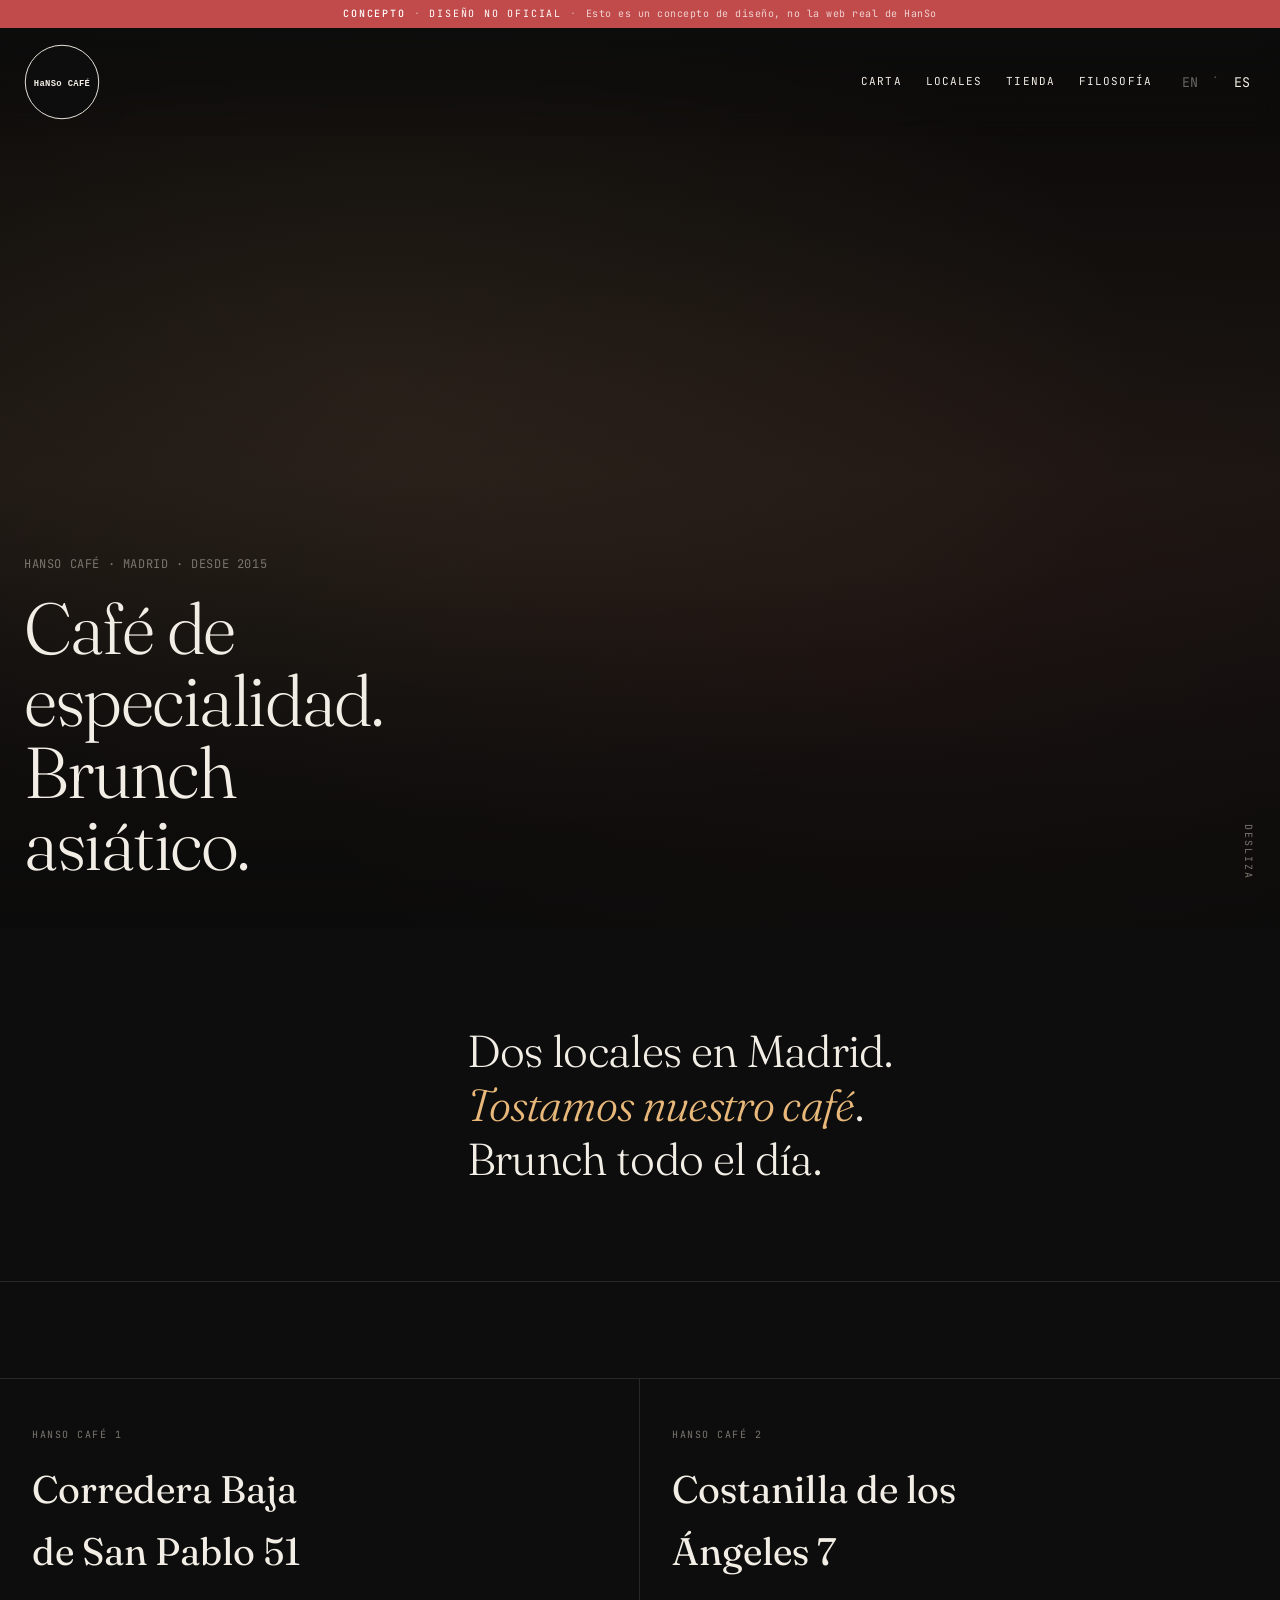
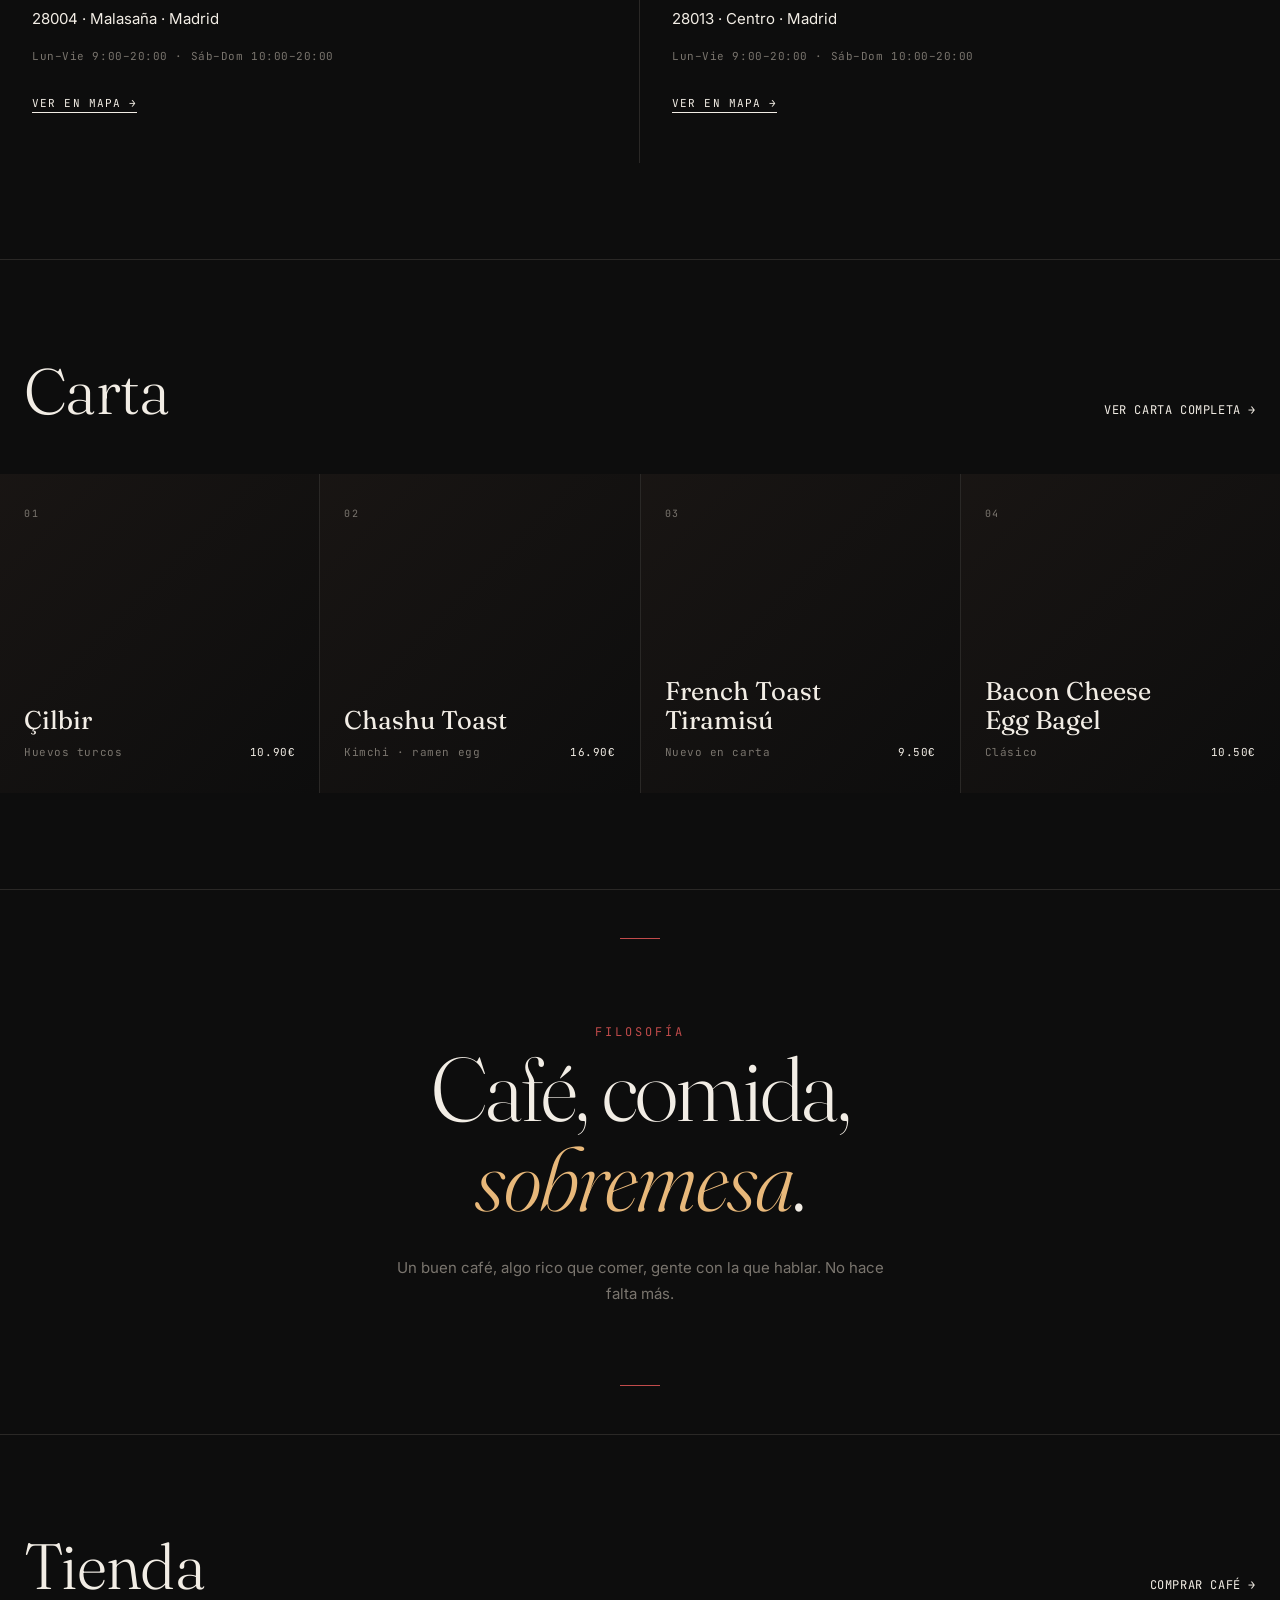
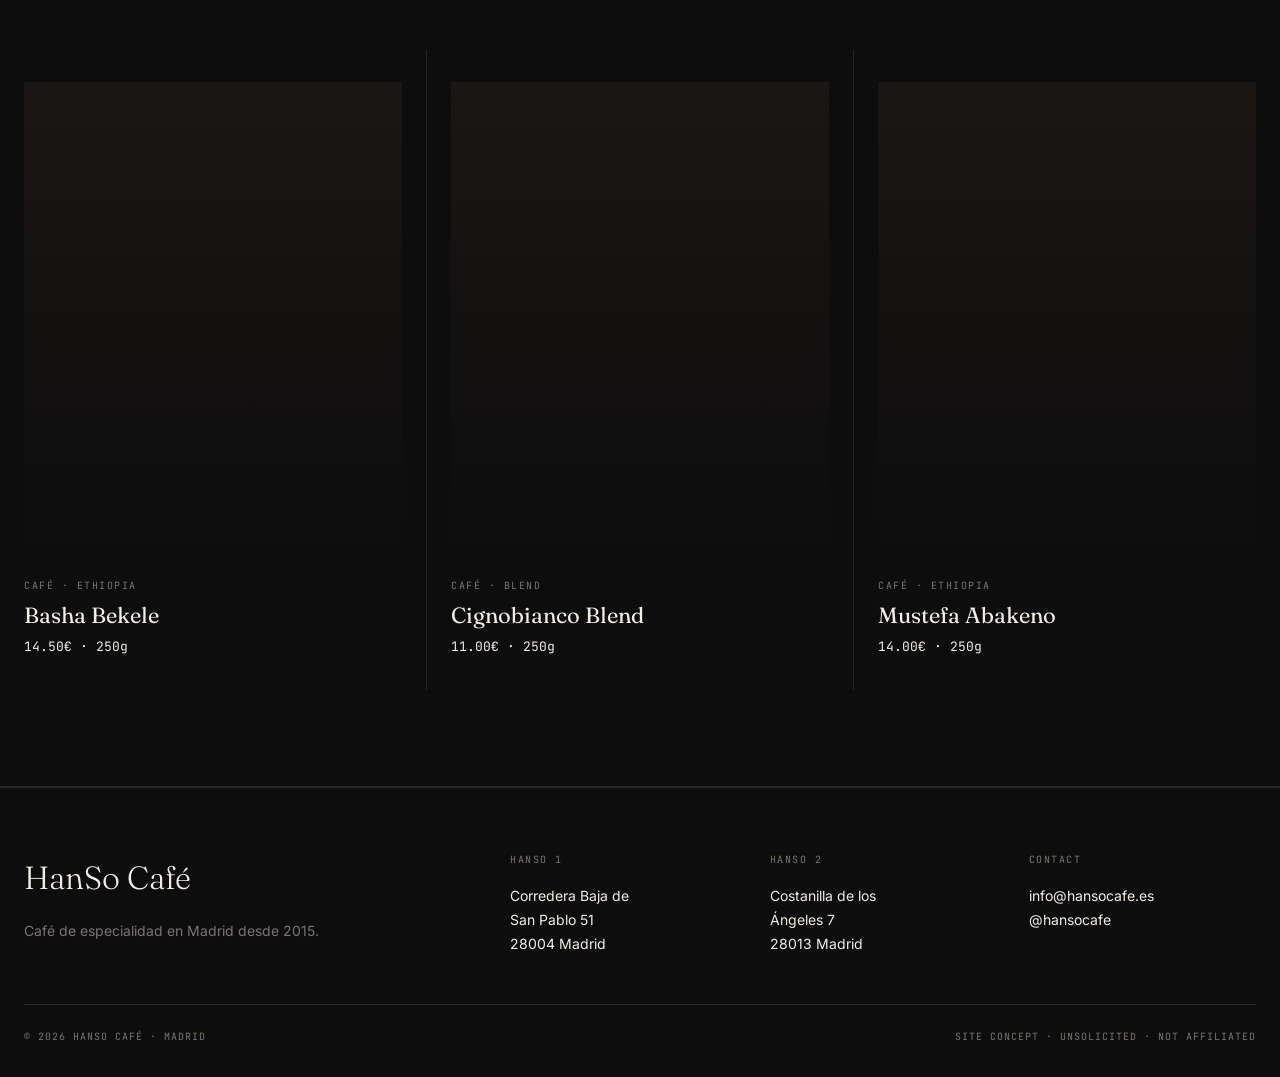
==== index.html @ 284b5037 "HanSo Café — concept mockup site" ====
<!DOCTYPE html>
<html lang="es" class="lang-es">
<head>
<meta charset="UTF-8">
<meta name="viewport" content="width=device-width, initial-scale=1.0">
<title>HanSo Café · Specialty Coffee · Madrid</title>
<meta name="description" content="HanSo Café — Specialty coffee and Asian-inspired brunch in Malasaña, Madrid. Since 2015.">
<link rel="icon" type="image/svg+xml" href="favicon.svg">
<link rel="preconnect" href="https://fonts.googleapis.com">
<link rel="preconnect" href="https://fonts.gstatic.com" crossorigin>
<link href="https://fonts.googleapis.com/css2?family=Fraunces:ital,wght@0,300;0,400;0,500;1,400&family=Inter:wght@300;400;500&family=JetBrains+Mono:wght@400;500&display=swap" rel="stylesheet">
<link rel="stylesheet" href="css/style.css">
</head>
<body>

<div class="concept-banner">
  <strong>Concepto</strong><span class="sep">·</span><span>Diseño no oficial</span><span class="sep">·</span><span class="soft">Esto es un concepto de diseño, no la web real de HanSo</span>
</div>

<nav class="nav">
  <a href="index.html" class="nav-logo">
    <img src="logo.svg" alt="HanSo Café">
  </a>
  <div class="nav-right">
    <ul class="nav-links">
      <li><a href="menu.html" data-es>Carta</a><a href="menu.html" data-en>Menu</a></li>
      <li><a href="locales.html" data-es>Locales</a><a href="locales.html" data-en>Locations</a></li>
      <li><a href="tienda.html" data-es>Tienda</a><a href="tienda.html" data-en>Shop</a></li>
      <li><a href="filosofia.html" data-es>Filosofía</a><a href="filosofia.html" data-en>Philosophy</a></li>
    </ul>
    <div class="lang-toggle">
      <button data-lang="en">EN</button>
      <span class="sep">·</span>
      <button data-lang="es">ES</button>
    </div>
  </div>
</nav>

<!-- HERO -->
<section class="hero">
  <div class="hero-media"><!-- REPLACE with @iamxriz pour-over photo --></div>
  <div class="hero-inner">
    <div class="hero-caption">
      <span class="mono" data-es>HanSo Café · Madrid · desde 2015</span>
      <span class="mono" data-en>HanSo Café · Madrid · since 2015</span>
      <h1 class="title" data-es>Café de especialidad.<br>Brunch asiático.</h1>
      <h1 class="title" data-en>Specialty coffee.<br>Asian-inspired brunch.</h1>
    </div>
    <span class="hero-scroll" data-es>Desliza</span>
    <span class="hero-scroll" data-en>Scroll</span>
  </div>
</section>

<!-- INTRO -->
<section class="intro">
  <div class="intro-grid">
    <div></div>
    <div class="intro-statement" data-es>
      Dos locales en Madrid.<br>
      <em>Tostamos nuestro café</em>.<br>
      Brunch todo el día.
    </div>
    <div class="intro-statement" data-en>
      Two locations in Madrid.<br>
      <em>We roast our own coffee</em>.<br>
      Brunch, all day.
    </div>
  </div>
</section>

<!-- LOCATIONS TEASER -->
<section class="locations-teaser">
  <div class="locations-grid">
    <div class="location-card">
      <div class="label">HanSo Café 1</div>
      <div class="name">Corredera Baja<br>de San Pablo 51</div>
      <div class="address">28004 · Malasaña · Madrid</div>
      <div class="hours" data-es>Lun–Vie 9:00–20:00 · Sáb–Dom 10:00–20:00</div>
      <div class="hours" data-en>Mon–Fri 9:00–20:00 · Sat–Sun 10:00–20:00</div>
      <a href="locales.html" class="link" data-es>Ver en mapa →</a>
      <a href="locales.html" class="link" data-en>Open in map →</a>
    </div>
    <div class="location-card">
      <div class="label">HanSo Café 2</div>
      <div class="name">Costanilla de los<br>Ángeles 7</div>
      <div class="address">28013 · Centro · Madrid</div>
      <div class="hours" data-es>Lun–Vie 9:00–20:00 · Sáb–Dom 10:00–20:00</div>
      <div class="hours" data-en>Mon–Fri 9:00–20:00 · Sat–Sun 10:00–20:00</div>
      <a href="locales.html" class="link" data-es>Ver en mapa →</a>
      <a href="locales.html" class="link" data-en>Open in map →</a>
    </div>
  </div>
</section>

<!-- MENU TEASER -->
<section class="menu-teaser">
  <div class="menu-teaser-head">
    <h2 data-es>Carta</h2>
    <h2 data-en>Menu</h2>
    <a href="menu.html" class="mono" data-es>Ver carta completa →</a>
    <a href="menu.html" class="mono" data-en>Full menu →</a>
  </div>
  <div class="menu-grid">
    <div class="menu-item">
      <div class="menu-item-media"></div>
      <div class="menu-item-content">
        <span class="item-number">01</span>
        <div>
          <div class="item-name">Çilbir</div>
          <div class="item-meta">
            <span data-es>Huevos turcos</span>
            <span data-en>Turkish eggs</span>
            <span class="item-price">10.90€</span>
          </div>
        </div>
      </div>
    </div>
    <div class="menu-item">
      <div class="menu-item-media"></div>
      <div class="menu-item-content">
        <span class="item-number">02</span>
        <div>
          <div class="item-name">Chashu Toast</div>
          <div class="item-meta">
            <span data-es>Kimchi · ramen egg</span>
            <span data-en>Kimchi · ramen egg</span>
            <span class="item-price">16.90€</span>
          </div>
        </div>
      </div>
    </div>
    <div class="menu-item">
      <div class="menu-item-media"></div>
      <div class="menu-item-content">
        <span class="item-number">03</span>
        <div>
          <div class="item-name">French Toast<br>Tiramisú</div>
          <div class="item-meta">
            <span data-es>Nuevo en carta</span>
            <span data-en>New</span>
            <span class="item-price">9.50€</span>
          </div>
        </div>
      </div>
    </div>
    <div class="menu-item">
      <div class="menu-item-media"></div>
      <div class="menu-item-content">
        <span class="item-number">04</span>
        <div>
          <div class="item-name">Bacon Cheese<br>Egg Bagel</div>
          <div class="item-meta">
            <span data-es>Clásico</span>
            <span data-en>Classic</span>
            <span class="item-price">10.50€</span>
          </div>
        </div>
      </div>
    </div>
  </div>
</section>

<!-- MANIFESTO -->
<section class="manifesto">
  <span class="mono" data-es>Filosofía</span>
  <span class="mono" data-en>Philosophy</span>
  <h2 data-es>Café, comida,<br><em>sobremesa</em>.</h2>
  <h2 data-en>Coffee, food,<br><em>good company</em>.</h2>
  <p data-es>Un buen café, algo rico que comer, gente con la que hablar. No hace falta más.</p>
  <p data-en>A good coffee, something good to eat, people to talk to. Nothing else needed.</p>
</section>

<!-- SHOP TEASER -->
<section class="shop-teaser">
  <div class="shop-teaser-head">
    <h2 data-es>Tienda</h2>
    <h2 data-en>Shop</h2>
    <a href="tienda.html" class="mono" data-es>Comprar café →</a>
    <a href="tienda.html" class="mono" data-en>Buy coffee →</a>
  </div>
  <div class="shop-grid">
    <div class="shop-item">
      <div class="shop-item-media"></div>
      <span class="label">Café · Ethiopia</span>
      <div class="name">Basha Bekele</div>
      <div class="price">14.50€ · 250g</div>
    </div>
    <div class="shop-item">
      <div class="shop-item-media"></div>
      <span class="label">Café · Blend</span>
      <div class="name">Cignobianco Blend</div>
      <div class="price">11.00€ · 250g</div>
    </div>
    <div class="shop-item">
      <div class="shop-item-media"></div>
      <span class="label">Café · Ethiopia</span>
      <div class="name">Mustefa Abakeno</div>
      <div class="price">14.00€ · 250g</div>
    </div>
  </div>
</section>

<!-- FOOTER -->
<footer class="footer">
  <div class="footer-grid">
    <div class="footer-block">
      <div class="footer-mark">HanSo Café</div>
      <p class="muted" data-es>Café de especialidad en Madrid desde 2015.</p>
      <p class="muted" data-en>Specialty coffee in Madrid since 2015.</p>
    </div>
    <div class="footer-block">
      <div class="label">HanSo 1</div>
      <p>Corredera Baja de<br>San Pablo 51<br>28004 Madrid</p>
    </div>
    <div class="footer-block">
      <div class="label">HanSo 2</div>
      <p>Costanilla de los<br>Ángeles 7<br>28013 Madrid</p>
    </div>
    <div class="footer-block">
      <div class="label">Contact</div>
      <a href="mailto:info@hansocafe.es">info@hansocafe.es</a>
      <a href="https://instagram.com/hansocafe" target="_blank">@hansocafe</a>
    </div>
  </div>
  <div class="footer-bottom">
    <span>© 2026 HanSo Café · Madrid</span>
    <span>Site concept · Unsolicited · Not affiliated</span>
  </div>
</footer>

<script src="js/lang.js"></script>
</body>
</html>
---- css/style.css ----
/* =========================================================
   HanSo Café — Concept Mockup
   Design: dark editorial, Tokyo-Madrid minimalism
   ========================================================= */

/* ---------- Tokens ---------- */
:root {
  --bg: #0D0D0D;
  --bg-soft: #141211;
  --bg-card: #1A1816;
  --text: #F2EDE5;
  --text-muted: #7A756E;
  --border: #2A2826;
  --accent: #C14B4B;
  --accent-warm: #E8B87A;

  --font-display: 'Fraunces', 'Times New Roman', serif;
  --font-body: 'Inter', -apple-system, BlinkMacSystemFont, sans-serif;
  --font-mono: 'JetBrains Mono', 'Courier New', monospace;

  --space-1: 8px;
  --space-2: 16px;
  --space-3: 24px;
  --space-4: 32px;
  --space-5: 48px;
  --space-6: 64px;
  --space-7: 96px;
  --space-8: 128px;

  --max-w: 1280px;
}

/* ---------- Reset ---------- */
*, *::before, *::after { box-sizing: border-box; margin: 0; padding: 0; }
html { scroll-behavior: smooth; }
body {
  background: var(--bg);
  color: var(--text);
  font-family: var(--font-body);
  font-size: 16px;
  line-height: 1.6;
  -webkit-font-smoothing: antialiased;
  text-rendering: optimizeLegibility;
  opacity: 0;
  transition: opacity 0.15s ease;
}
body.fonts-ready { opacity: 1; }
img { max-width: 100%; display: block; }
a { color: inherit; text-decoration: none; transition: opacity 0.2s; }
a:hover { opacity: 0.7; }
button { font-family: inherit; cursor: pointer; border: none; background: none; color: inherit; }

/* ---------- Typography ---------- */
h1, h2, h3, h4 {
  font-family: var(--font-display);
  font-weight: 400;
  line-height: 1.1;
  letter-spacing: -0.01em;
}
.display-xl { font-size: clamp(48px, 8vw, 120px); font-weight: 300; letter-spacing: -0.03em; }
.display-l  { font-size: clamp(40px, 6vw, 80px); font-weight: 300; letter-spacing: -0.02em; }
.display-m  { font-size: clamp(32px, 4vw, 56px); font-weight: 400; }
.display-s  { font-size: clamp(24px, 2.5vw, 36px); font-weight: 400; }

.mono { font-family: var(--font-mono); font-size: 12px; letter-spacing: 0.05em; text-transform: uppercase; }
.muted { color: var(--text-muted); }

/* ---------- Layout ---------- */
.container { max-width: var(--max-w); margin: 0 auto; padding: 0 var(--space-3); }
.section { padding: var(--space-7) 0; }
.section-lg { padding: var(--space-8) 0; }

/* ---------- Concept banner ---------- */
.concept-banner {
  position: fixed;
  top: 0; left: 0; right: 0;
  z-index: 101;
  height: 28px;
  background: var(--accent);
  color: #fff;
  padding: 0 var(--space-3);
  font-family: var(--font-mono);
  font-size: 10px;
  letter-spacing: 0.18em;
  text-transform: uppercase;
  text-align: center;
  line-height: 28px;
  white-space: nowrap;
  overflow: hidden;
  text-overflow: ellipsis;
}
.concept-banner strong { font-weight: 500; }
.concept-banner .sep { opacity: 0.5; margin: 0 8px; }
.concept-banner .soft { opacity: 0.75; text-transform: none; letter-spacing: 0.05em; }
body { padding-top: 28px; }

/* ---------- Navigation ---------- */
.nav {
  position: fixed;
  top: 28px; left: 0; right: 0;
  z-index: 100;
  padding: var(--space-2) var(--space-3);
  display: flex;
  justify-content: space-between;
  align-items: center;
  background: linear-gradient(to bottom, rgba(13,13,13,0.85), transparent);
  backdrop-filter: blur(8px);
  -webkit-backdrop-filter: blur(8px);
}
.nav-logo {
  display: inline-flex;
  align-items: center;
}
.nav-logo img {
  height: 76px;
  width: 76px;
  display: block;
}
.nav-right {
  display: flex;
  align-items: center;
  gap: var(--space-3);
}
.nav-links {
  display: flex;
  gap: var(--space-3);
  list-style: none;
  font-family: var(--font-mono);
  font-size: 11px;
  letter-spacing: 0.1em;
  text-transform: uppercase;
}
.lang-toggle {
  font-family: var(--font-mono);
  font-size: 11px;
  letter-spacing: 0.1em;
  text-transform: uppercase;
  display: flex;
  gap: var(--space-1);
}
.lang-toggle button {
  opacity: 0.4;
  padding: 4px 6px;
  transition: opacity 0.2s;
}
.lang-toggle button.active { opacity: 1; }
.lang-toggle button:hover { opacity: 0.8; }
.lang-toggle .sep { opacity: 0.3; }

@media (max-width: 768px) {
  .nav-links { display: none; }
}

/* ---------- Hero ---------- */
.hero {
  position: relative;
  height: 100vh;
  min-height: 600px;
  width: 100%;
  overflow: hidden;
  display: flex;
  align-items: flex-end;
}
.hero-media {
  position: absolute;
  inset: 0;
  /* PLACEHOLDER — replace with @iamxriz pour-over photo */
  background:
    radial-gradient(ellipse at 30% 40%, rgba(232,184,122,0.08), transparent 60%),
    radial-gradient(ellipse at 70% 70%, rgba(193,75,75,0.06), transparent 50%),
    linear-gradient(180deg, #0a0908 0%, #1a1512 50%, #0a0908 100%);
}
.hero-media::after {
  content: '';
  position: absolute; inset: 0;
  background: linear-gradient(180deg, transparent 60%, rgba(13,13,13,0.6) 100%);
}
.hero-inner {
  position: relative;
  z-index: 2;
  width: 100%;
  padding: 0 var(--space-3) var(--space-5);
  display: flex;
  justify-content: space-between;
  align-items: flex-end;
  gap: var(--space-4);
}
.hero-caption { max-width: 400px; }
.hero-caption .mono { color: var(--text-muted); }
.hero-caption .title {
  font-family: var(--font-display);
  font-size: clamp(40px, 6vw, 72px);
  font-weight: 300;
  line-height: 1;
  margin-top: var(--space-2);
  letter-spacing: -0.02em;
}
.hero-scroll {
  font-family: var(--font-mono);
  font-size: 10px;
  letter-spacing: 0.2em;
  text-transform: uppercase;
  color: var(--text-muted);
  writing-mode: vertical-rl;
}

/* ---------- Intro strip ---------- */
.intro {
  padding: var(--space-7) var(--space-3);
  border-bottom: 1px solid var(--border);
}
.intro-grid {
  max-width: var(--max-w);
  margin: 0 auto;
  display: grid;
  grid-template-columns: 1fr 2fr;
  gap: var(--space-5);
  align-items: start;
}
.intro .mono { display: block; margin-bottom: var(--space-2); color: var(--text-muted); }
.intro-statement {
  font-family: var(--font-display);
  font-weight: 300;
  font-size: clamp(28px, 3.5vw, 48px);
  line-height: 1.2;
  letter-spacing: -0.015em;
}
.intro-statement em {
  font-style: italic;
  color: var(--accent-warm);
}
@media (max-width: 768px) {
  .intro-grid { grid-template-columns: 1fr; gap: var(--space-3); }
}

/* ---------- Locations teaser ---------- */
.locations-teaser { padding: var(--space-7) 0; border-bottom: 1px solid var(--border); }
.locations-grid {
  display: grid;
  grid-template-columns: 1fr 1fr;
  gap: 0;
  border-top: 1px solid var(--border);
}
.location-card {
  padding: var(--space-5) var(--space-4);
  border-right: 1px solid var(--border);
  position: relative;
}
.location-card:last-child { border-right: none; }
.location-card .label {
  font-family: var(--font-mono);
  font-size: 10px;
  letter-spacing: 0.15em;
  text-transform: uppercase;
  color: var(--text-muted);
  margin-bottom: var(--space-2);
}
.location-card .name {
  font-family: var(--font-display);
  font-size: clamp(28px, 3vw, 40px);
  font-weight: 400;
  margin-bottom: var(--space-3);
}
.location-card .address {
  font-size: 15px;
  line-height: 1.7;
  color: var(--text);
  margin-bottom: var(--space-2);
}
.location-card .hours {
  font-family: var(--font-mono);
  font-size: 11px;
  letter-spacing: 0.05em;
  color: var(--text-muted);
  margin-bottom: var(--space-3);
}
.location-card .link {
  font-family: var(--font-mono);
  font-size: 11px;
  letter-spacing: 0.1em;
  text-transform: uppercase;
  border-bottom: 1px solid var(--text);
  padding-bottom: 2px;
}
@media (max-width: 768px) {
  .locations-grid { grid-template-columns: 1fr; }
  .location-card { border-right: none; border-bottom: 1px solid var(--border); }
  .location-card:last-child { border-bottom: none; }
}

/* ---------- Menu teaser ---------- */
.menu-teaser { padding: var(--space-7) 0; border-bottom: 1px solid var(--border); }
.menu-teaser-head {
  display: flex;
  justify-content: space-between;
  align-items: baseline;
  margin-bottom: var(--space-5);
  padding: 0 var(--space-3);
}
.menu-teaser-head h2 { font-size: clamp(36px, 5vw, 64px); font-weight: 300; }
.menu-grid {
  display: grid;
  grid-template-columns: repeat(4, 1fr);
  gap: 1px;
  background: var(--border);
}
.menu-item {
  background: var(--bg);
  padding: var(--space-4) var(--space-3);
  aspect-ratio: 1;
  display: flex;
  flex-direction: column;
  justify-content: space-between;
  position: relative;
  overflow: hidden;
}
.menu-item-media {
  position: absolute;
  inset: 0;
  background: linear-gradient(135deg, #1a1614 0%, #0d0d0d 100%);
  opacity: 0.9;
}
.menu-item-content { position: relative; z-index: 2; display: flex; flex-direction: column; height: 100%; justify-content: space-between; }
.menu-item .item-number {
  font-family: var(--font-mono);
  font-size: 10px;
  color: var(--text-muted);
  letter-spacing: 0.15em;
}
.menu-item .item-name {
  font-family: var(--font-display);
  font-size: clamp(20px, 2vw, 26px);
  font-weight: 400;
  line-height: 1.15;
  margin-bottom: var(--space-1);
}
.menu-item .item-meta {
  display: flex;
  justify-content: space-between;
  align-items: baseline;
  font-family: var(--font-mono);
  font-size: 11px;
  color: var(--text-muted);
  letter-spacing: 0.05em;
}
.menu-item .item-price { color: var(--text); }
@media (max-width: 900px) { .menu-grid { grid-template-columns: repeat(2, 1fr); } }

/* ---------- NO LAPTOPS manifesto ---------- */
.manifesto {
  padding: var(--space-8) var(--space-3);
  text-align: center;
  border-bottom: 1px solid var(--border);
  position: relative;
  background: var(--bg);
}
.manifesto::before, .manifesto::after {
  content: '';
  position: absolute;
  left: 50%; transform: translateX(-50%);
  width: 40px; height: 1px;
  background: var(--accent);
}
.manifesto::before { top: var(--space-5); }
.manifesto::after { bottom: var(--space-5); }
.manifesto .mono {
  color: var(--accent);
  margin-bottom: var(--space-4);
  letter-spacing: 0.25em;
}
.manifesto h2 {
  font-family: var(--font-display);
  font-weight: 300;
  font-size: clamp(40px, 7vw, 96px);
  line-height: 1;
  letter-spacing: -0.02em;
  max-width: 900px;
  margin: 0 auto var(--space-4);
}
.manifesto h2 em { font-style: italic; color: var(--accent-warm); }
.manifesto p {
  font-size: 15px;
  color: var(--text-muted);
  max-width: 500px;
  margin: 0 auto;
  line-height: 1.7;
}

/* ---------- Shop teaser ---------- */
.shop-teaser { padding: var(--space-7) 0; border-bottom: 1px solid var(--border); }
.shop-teaser-head {
  display: flex;
  justify-content: space-between;
  align-items: baseline;
  margin-bottom: var(--space-5);
  padding: 0 var(--space-3);
}
.shop-teaser-head h2 { font-size: clamp(36px, 5vw, 64px); font-weight: 300; }
.shop-grid {
  display: grid;
  grid-template-columns: repeat(3, 1fr);
  gap: 1px;
  background: var(--border);
}
.shop-item {
  background: var(--bg);
  padding: var(--space-4) var(--space-3);
}
.shop-item-media {
  aspect-ratio: 4/5;
  background: linear-gradient(180deg, #1a1614 0%, #0d0d0d 100%);
  margin-bottom: var(--space-3);
}
.shop-item .label { font-family: var(--font-mono); font-size: 10px; color: var(--text-muted); letter-spacing: 0.15em; text-transform: uppercase; display: block; margin-bottom: 4px; }
.shop-item .name { font-family: var(--font-display); font-size: 22px; font-weight: 400; margin-bottom: 4px; }
.shop-item .price { font-family: var(--font-mono); font-size: 13px; color: var(--text); }
@media (max-width: 768px) { .shop-grid { grid-template-columns: 1fr 1fr; } }

/* ---------- Footer ---------- */
.footer {
  padding: var(--space-6) var(--space-3) var(--space-4);
  border-top: 1px solid var(--border);
}
.footer-grid {
  max-width: var(--max-w);
  margin: 0 auto;
  display: grid;
  grid-template-columns: 2fr 1fr 1fr 1fr;
  gap: var(--space-4);
  margin-bottom: var(--space-5);
}
.footer-block .label {
  font-family: var(--font-mono);
  font-size: 10px;
  letter-spacing: 0.15em;
  text-transform: uppercase;
  color: var(--text-muted);
  margin-bottom: var(--space-2);
}
.footer-block p, .footer-block a { font-size: 14px; line-height: 1.7; display: block; }
.footer-mark {
  font-family: var(--font-display);
  font-size: 32px;
  font-weight: 300;
  margin-bottom: var(--space-2);
}
.footer-bottom {
  max-width: var(--max-w);
  margin: 0 auto;
  padding-top: var(--space-3);
  border-top: 1px solid var(--border);
  display: flex;
  justify-content: space-between;
  font-family: var(--font-mono);
  font-size: 10px;
  letter-spacing: 0.1em;
  text-transform: uppercase;
  color: var(--text-muted);
}
@media (max-width: 768px) {
  .footer-grid { grid-template-columns: 1fr 1fr; }
  .footer-bottom { flex-direction: column; gap: var(--space-2); }
}

/* ---------- Menu page (full carta) ---------- */
.menu-page-hero {
  padding: calc(var(--space-7) + 60px) var(--space-3) var(--space-6);
  text-align: center;
  border-bottom: 1px solid var(--border);
}
.menu-page-hero .mono { color: var(--text-muted); margin-bottom: var(--space-2); }
.menu-page-hero h1 { font-size: clamp(56px, 10vw, 140px); font-weight: 300; line-height: 0.9; letter-spacing: -0.03em; }
.menu-page-hero .sub { color: var(--text-muted); margin-top: var(--space-2); font-size: 14px; }

.menu-full { padding: var(--space-6) var(--space-3); }
.menu-full-grid {
  max-width: 1100px;
  margin: 0 auto;
  display: grid;
  grid-template-columns: 1fr 1fr 1fr;
  gap: var(--space-5);
}
.menu-section-label {
  max-width: 1100px;
  margin: 0 auto var(--space-4);
  text-align: center;
  font-family: var(--font-mono);
  font-size: 11px;
  letter-spacing: 0.3em;
  text-transform: uppercase;
  color: var(--text-muted);
  padding-top: var(--space-3);
}
.menu-section-label::before, .menu-section-label::after {
  content: '';
  display: inline-block;
  width: 30px;
  height: 1px;
  background: var(--border);
  vertical-align: middle;
  margin: 0 var(--space-2);
}
.menu-category { border-top: 1px solid var(--border); padding-top: var(--space-3); }
.menu-category h3 {
  font-family: var(--font-display);
  font-size: 20px;
  font-weight: 400;
  margin-bottom: var(--space-3);
  display: flex;
  align-items: baseline;
  gap: var(--space-2);
}
.menu-category h3::before {
  content: '';
  flex: 1;
  height: 1px;
  background: var(--border);
  order: 2;
}
.menu-row {
  display: flex;
  justify-content: space-between;
  align-items: baseline;
  gap: var(--space-2);
  padding: var(--space-2) 0;
  border-bottom: 1px dashed var(--border);
}
.menu-row:last-child { border-bottom: none; }
.menu-row .dish {
  font-family: var(--font-body);
  font-size: 14px;
  color: var(--text);
}
.menu-row .dish-desc {
  display: block;
  font-family: var(--font-mono);
  font-size: 10px;
  color: var(--text-muted);
  margin-top: 2px;
  letter-spacing: 0.05em;
  line-height: 1.5;
}
.menu-row .price {
  font-family: var(--font-mono);
  font-size: 13px;
  color: var(--text);
  white-space: nowrap;
}
@media (max-width: 900px) { .menu-full-grid { grid-template-columns: 1fr; } }

/* ---------- Locales page ---------- */
.locales-hero {
  padding: calc(var(--space-7) + 60px) var(--space-3) var(--space-6);
  border-bottom: 1px solid var(--border);
}
.locales-hero h1 { font-size: clamp(48px, 8vw, 96px); font-weight: 300; letter-spacing: -0.02em; }
.locales-hero .mono { color: var(--text-muted); margin-bottom: var(--space-2); }

.locales-detail { padding: var(--space-6) 0; }
.locale-row {
  display: grid;
  grid-template-columns: 1fr 1fr;
  gap: 0;
  border-bottom: 1px solid var(--border);
}
.locale-row:last-child { border-bottom: none; }
.locale-media {
  aspect-ratio: 4/3;
  background: linear-gradient(180deg, #1a1614 0%, #0d0d0d 100%);
}
.locale-info {
  padding: var(--space-5);
  display: flex;
  flex-direction: column;
  justify-content: center;
}
.locale-info .label { font-family: var(--font-mono); font-size: 10px; color: var(--text-muted); letter-spacing: 0.15em; text-transform: uppercase; margin-bottom: var(--space-2); }
.locale-info h2 { font-family: var(--font-display); font-size: clamp(32px, 4vw, 56px); font-weight: 300; margin-bottom: var(--space-3); }
.locale-info .address { font-size: 16px; line-height: 1.7; margin-bottom: var(--space-2); }
.locale-info .hours { font-family: var(--font-mono); font-size: 12px; color: var(--text-muted); line-height: 1.8; margin-bottom: var(--space-3); }
.locale-info .contact { font-size: 14px; line-height: 1.8; margin-bottom: var(--space-3); color: var(--text-muted); }
.locale-info .contact a { color: var(--text); }
.locale-info .maps-link { font-family: var(--font-mono); font-size: 11px; letter-spacing: 0.1em; text-transform: uppercase; border: 1px solid var(--border); padding: var(--space-2) var(--space-3); display: inline-block; width: fit-content; transition: all 0.2s; }
.locale-info .maps-link:hover { border-color: var(--text); opacity: 1; }

.locale-row.reverse .locale-media { order: 2; }
@media (max-width: 768px) {
  .locale-row, .locale-row.reverse { grid-template-columns: 1fr; }
  .locale-row.reverse .locale-media { order: 0; }
}

/* ---------- Tienda page ---------- */
.tienda-hero {
  padding: calc(var(--space-7) + 60px) var(--space-3) var(--space-6);
  border-bottom: 1px solid var(--border);
}
.tienda-hero h1 { font-size: clamp(48px, 8vw, 96px); font-weight: 300; letter-spacing: -0.02em; }
.tienda-hero .mono { color: var(--text-muted); margin-bottom: var(--space-2); }
.tienda-hero .intro-text { max-width: 600px; color: var(--text-muted); font-size: 15px; line-height: 1.7; margin-top: var(--space-3); }

.tienda-grid {
  display: grid;
  grid-template-columns: repeat(3, 1fr);
  gap: 1px;
  background: var(--border);
  border-bottom: 1px solid var(--border);
}
.tienda-item { background: var(--bg); padding: var(--space-3); display: flex; flex-direction: column; }
.tienda-item .media { aspect-ratio: 1/1; background: linear-gradient(180deg, #1a1614 0%, #0d0d0d 100%); margin-bottom: var(--space-2); }
.tienda-item .label { font-family: var(--font-mono); font-size: 10px; color: var(--text-muted); letter-spacing: 0.15em; text-transform: uppercase; display: block; margin-bottom: 2px; }
.tienda-item .name { font-family: var(--font-display); font-size: 20px; font-weight: 400; margin-bottom: var(--space-1); line-height: 1.2; }
.tienda-item .desc { font-size: 12px; color: var(--text-muted); line-height: 1.5; margin-bottom: var(--space-2); }
.tienda-item .bottom { display: flex; justify-content: space-between; align-items: center; margin-top: auto; padding-top: var(--space-2); border-top: 1px solid var(--border); }
.tienda-item .price { font-family: var(--font-mono); font-size: 16px; color: var(--text); }
.tienda-item .add { font-family: var(--font-mono); font-size: 11px; letter-spacing: 0.1em; text-transform: uppercase; color: var(--text-muted); }
@media (max-width: 768px) { .tienda-grid { grid-template-columns: 1fr 1fr; } }

/* ---------- Filosofía page ---------- */
.filosofia-hero {
  padding: calc(var(--space-8) + 60px) var(--space-3) var(--space-8);
  text-align: center;
  border-bottom: 1px solid var(--border);
}
.filosofia-hero .mono { color: var(--accent); letter-spacing: 0.25em; margin-bottom: var(--space-4); }
.filosofia-hero h1 {
  font-family: var(--font-display);
  font-weight: 300;
  font-size: clamp(48px, 7vw, 96px);
  line-height: 1;
  letter-spacing: -0.02em;
  max-width: 900px;
  margin: 0 auto;
}
.filosofia-hero h1 em { font-style: italic; color: var(--accent-warm); }

.story { padding: var(--space-7) var(--space-3); border-bottom: 1px solid var(--border); }
.story-grid {
  max-width: 900px;
  margin: 0 auto;
  display: grid;
  grid-template-columns: 1fr 2fr;
  gap: var(--space-5);
  align-items: start;
}
.story-grid .mono { color: var(--text-muted); }
.story-text p {
  font-family: var(--font-display);
  font-size: 22px;
  font-weight: 300;
  line-height: 1.5;
  margin-bottom: var(--space-3);
  letter-spacing: -0.005em;
}
.story-text p:last-child { margin-bottom: 0; }
@media (max-width: 768px) { .story-grid { grid-template-columns: 1fr; gap: var(--space-3); } .story-text p { font-size: 18px; } }

.roasters { padding: var(--space-6) var(--space-3); border-bottom: 1px solid var(--border); text-align: center; }
.roasters .mono { color: var(--text-muted); margin-bottom: var(--space-3); }
.roasters h2 { font-family: var(--font-display); font-weight: 300; font-size: clamp(28px, 3.5vw, 44px); margin-bottom: var(--space-5); }
.roasters-list {
  display: flex;
  justify-content: center;
  gap: var(--space-5);
  flex-wrap: wrap;
  font-family: var(--font-display);
  font-size: clamp(18px, 2vw, 24px);
  font-weight: 400;
  color: var(--text-muted);
}
.roasters-list span { transition: color 0.2s; cursor: default; }
.roasters-list span:hover { color: var(--text); }

/* ---------- Lang toggle classes (for JS) ---------- */
.lang-es [data-en],
.lang-en [data-es] { display: none; }
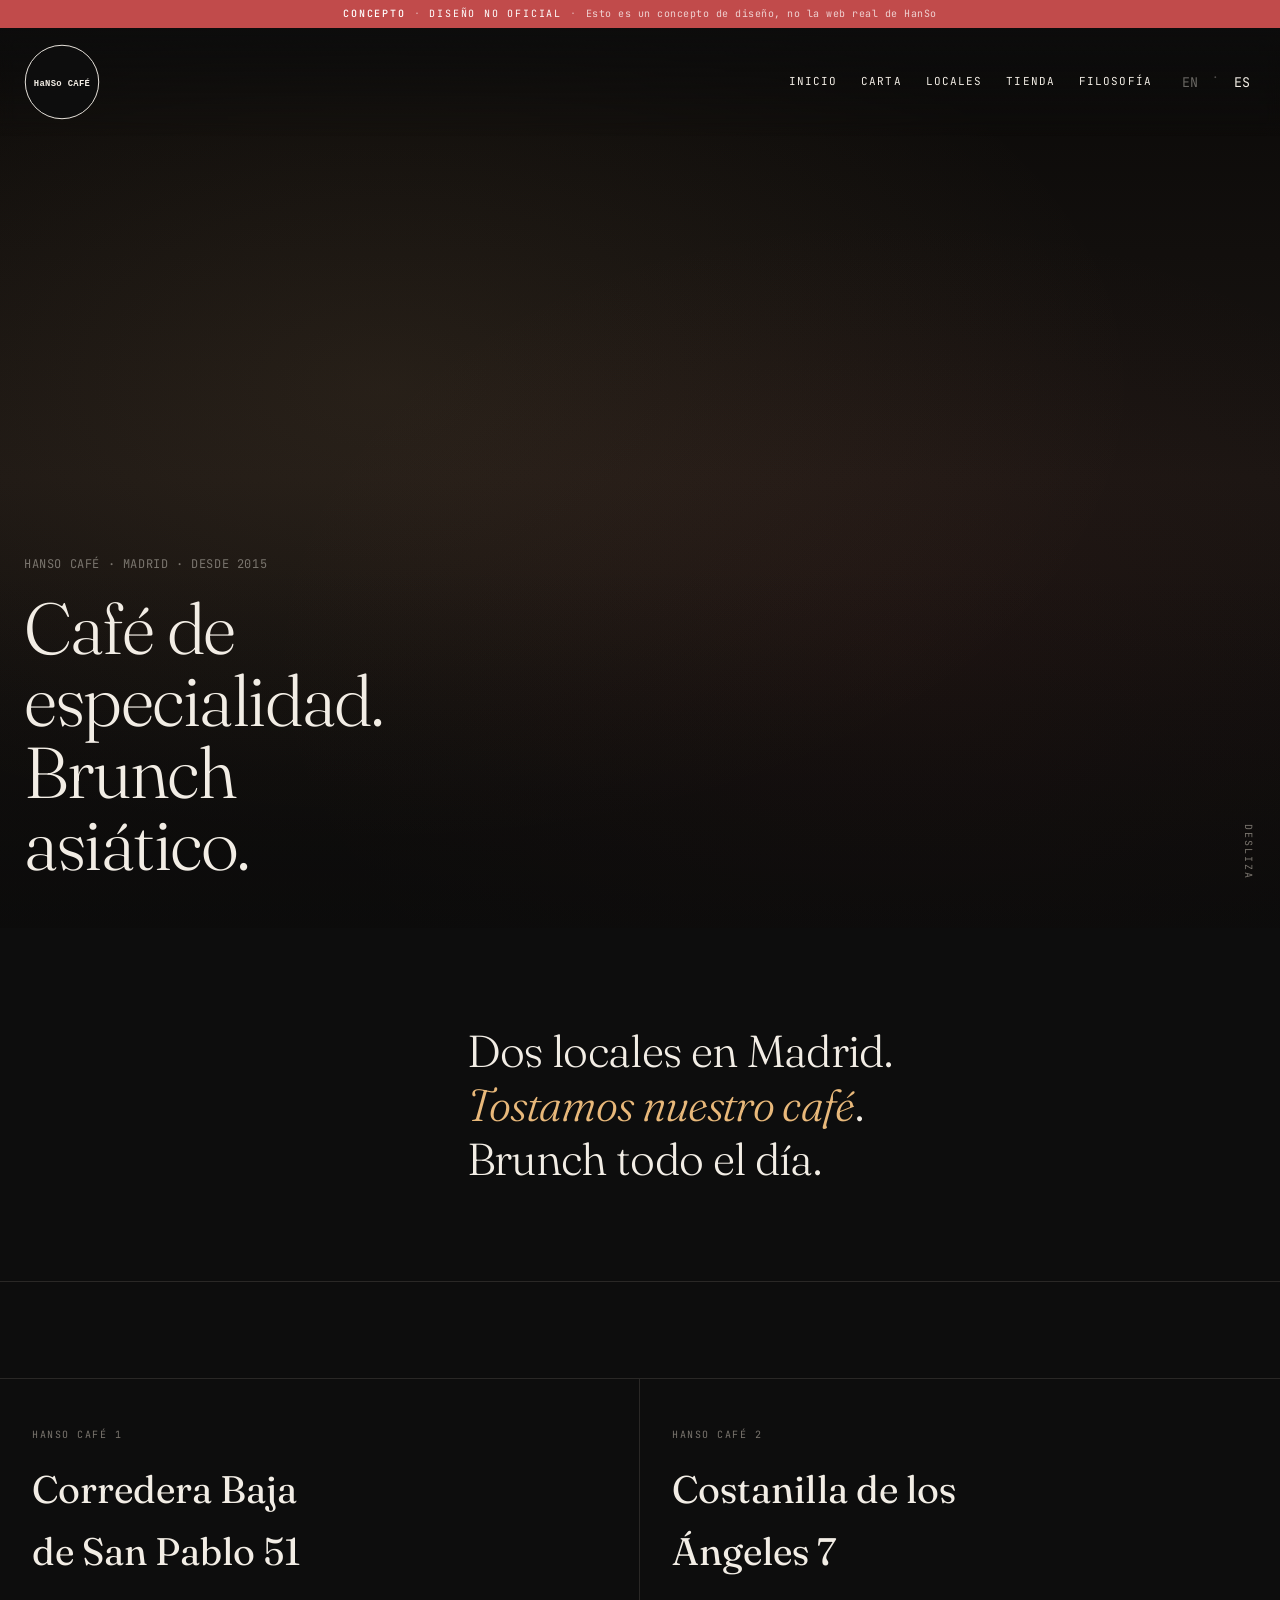
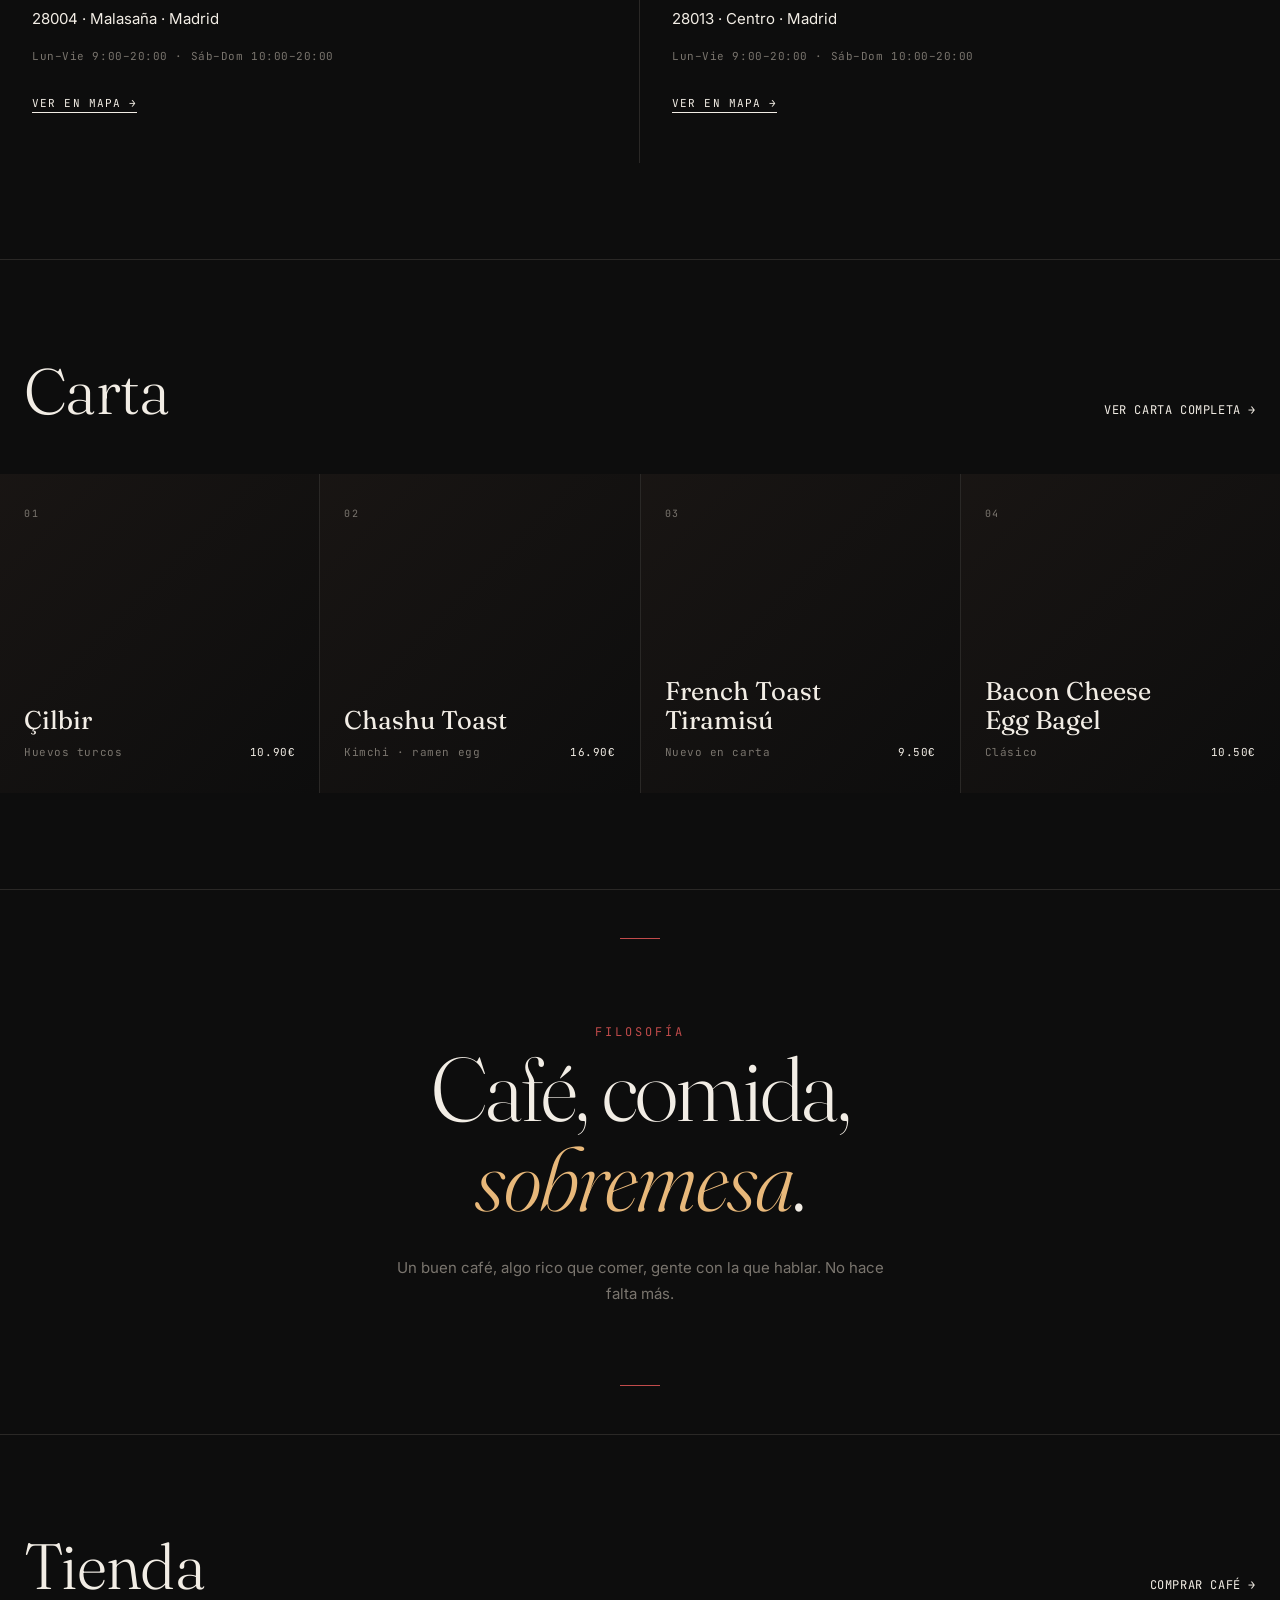
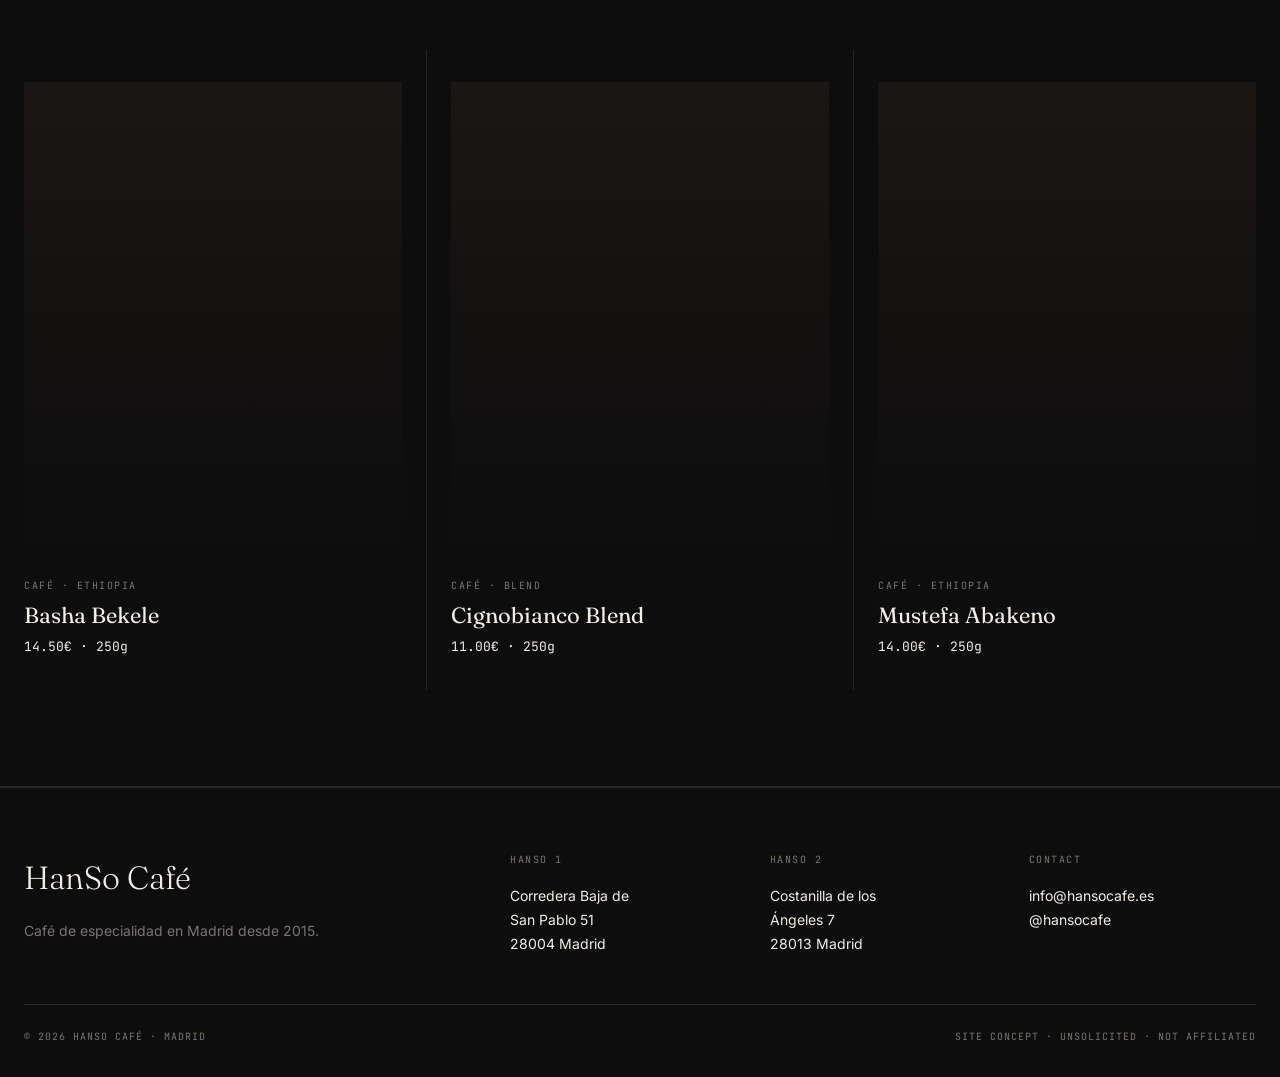
==== commit ce934dd4: "Add Inicio/Home nav link to all pages Users had to click the logo to return home, which wasn't obvio" ====
--- a/index.html
+++ b/index.html
@@ -9,7 +9,7 @@
 <link rel="preconnect" href="https://fonts.googleapis.com">
 <link rel="preconnect" href="https://fonts.gstatic.com" crossorigin>
 <link href="https://fonts.googleapis.com/css2?family=Fraunces:ital,wght@0,300;0,400;0,500;1,400&family=Inter:wght@300;400;500&family=JetBrains+Mono:wght@400;500&display=swap" rel="stylesheet">
-<link rel="stylesheet" href="css/style.css">
+<link rel="stylesheet" href="css/style.css?v=1775477150">
 </head>
 <body>
 
@@ -23,11 +23,13 @@
   </a>
   <div class="nav-right">
     <ul class="nav-links">
+      <li><a href="index.html" data-es>Inicio</a><a href="index.html" data-en>Home</a></li>
       <li><a href="menu.html" data-es>Carta</a><a href="menu.html" data-en>Menu</a></li>
       <li><a href="locales.html" data-es>Locales</a><a href="locales.html" data-en>Locations</a></li>
       <li><a href="tienda.html" data-es>Tienda</a><a href="tienda.html" data-en>Shop</a></li>
       <li><a href="filosofia.html" data-es>Filosofía</a><a href="filosofia.html" data-en>Philosophy</a></li>
     </ul>
+    <button class="hamburger" aria-label="Menu"><span></span><span></span><span></span></button>
     <div class="lang-toggle">
       <button data-lang="en">EN</button>
       <span class="sep">·</span>
@@ -228,6 +230,14 @@
   </div>
 </footer>
 
+<div class="mobile-menu">
+  <a href="index.html" data-es>Inicio</a><a href="index.html" data-en>Home</a>
+  <a href="menu.html" data-es>Carta</a><a href="menu.html" data-en>Menu</a>
+  <a href="locales.html" data-es>Locales</a><a href="locales.html" data-en>Locations</a>
+  <a href="tienda.html" data-es>Tienda</a><a href="tienda.html" data-en>Shop</a>
+  <a href="filosofia.html" data-es>Filosofía</a><a href="filosofia.html" data-en>Philosophy</a>
+</div>
+
 <script src="js/lang.js"></script>
 </body>
 </html>
--- a/css/style.css
+++ b/css/style.css
@@ -32,7 +32,7 @@
 
 /* ---------- Reset ---------- */
 *, *::before, *::after { box-sizing: border-box; margin: 0; padding: 0; }
-html { scroll-behavior: smooth; }
+html { scroll-behavior: smooth; overflow-x: hidden; }
 body {
   background: var(--bg);
   color: var(--text);
@@ -41,6 +41,7 @@
   line-height: 1.6;
   -webkit-font-smoothing: antialiased;
   text-rendering: optimizeLegibility;
+  overflow-x: hidden;
   opacity: 0;
   transition: opacity 0.15s ease;
 }
@@ -147,8 +148,43 @@
 .lang-toggle button:hover { opacity: 0.8; }
 .lang-toggle .sep { opacity: 0.3; }
 
+/* --- Hamburger menu --- */
+.hamburger {
+  display: none; background: none; border: none; cursor: pointer;
+  width: 28px; height: 20px; position: relative; padding: 0;
+  z-index: 110;
+  -webkit-tap-highlight-color: transparent;
+  touch-action: manipulation;
+  min-width: 44px; min-height: 44px;
+}
+.hamburger span {
+  display: block; position: absolute; left: 50%; width: 28px; height: 2px;
+  margin-left: -14px;
+  background: var(--text); transition: transform 0.3s, opacity 0.3s;
+}
+.hamburger span:nth-child(1) { top: 12px; }
+.hamburger span:nth-child(2) { top: 21px; }
+.hamburger span:nth-child(3) { top: 30px; }
+.hamburger.active span:nth-child(1) { top: 21px; transform: rotate(45deg); }
+.hamburger.active span:nth-child(2) { opacity: 0; }
+.hamburger.active span:nth-child(3) { top: 21px; transform: rotate(-45deg); }
+
+.mobile-menu {
+  display: none; position: fixed; top: 0; left: 0; right: 0; bottom: 0;
+  background: rgba(10,10,10,0.97); z-index: 9999;
+  flex-direction: column; align-items: center; justify-content: center; gap: 32px;
+}
+.mobile-menu.open { display: flex; }
+.mobile-menu a {
+  font-family: var(--font-mono); font-size: 16px; letter-spacing: 0.2em;
+  text-transform: uppercase; color: var(--text); transition: color 0.2s;
+}
+.mobile-menu a:hover { color: var(--accent-warm, var(--orange, #E8762D)); }
+
 @media (max-width: 768px) {
   .nav-links { display: none; }
+  .hamburger { display: flex; align-items: center; justify-content: center; }
+  .nav { z-index: 10000; }
 }
 
 /* ---------- Hero ---------- */
@@ -344,7 +380,13 @@
   letter-spacing: 0.05em;
 }
 .menu-item .item-price { color: var(--text); }
-@media (max-width: 900px) { .menu-grid { grid-template-columns: repeat(2, 1fr); } }
+@media (max-width: 900px) {
+  .menu-grid { grid-template-columns: repeat(3, 1fr); }
+  .menu-item { padding: var(--space-2) var(--space-1); }
+  .menu-item .item-name { font-size: 14px; }
+  .menu-item .item-meta { font-size: 9px; }
+  .menu-item .item-number { font-size: 8px; }
+}
 
 /* ---------- NO LAPTOPS manifesto ---------- */
 .manifesto {
@@ -414,7 +456,13 @@
 .shop-item .label { font-family: var(--font-mono); font-size: 10px; color: var(--text-muted); letter-spacing: 0.15em; text-transform: uppercase; display: block; margin-bottom: 4px; }
 .shop-item .name { font-family: var(--font-display); font-size: 22px; font-weight: 400; margin-bottom: 4px; }
 .shop-item .price { font-family: var(--font-mono); font-size: 13px; color: var(--text); }
-@media (max-width: 768px) { .shop-grid { grid-template-columns: 1fr 1fr; } }
+@media (max-width: 768px) {
+  .shop-grid { grid-template-columns: repeat(3, 1fr); background: var(--bg); gap: 1px; }
+  .shop-grid .shop-item { padding: var(--space-2) var(--space-1); }
+  .shop-item .name { font-size: 16px; }
+  .shop-item .price { font-size: 11px; }
+  .shop-item .label { font-size: 8px; }
+}
 
 /* ---------- Footer ---------- */
 .footer {
@@ -546,7 +594,13 @@
   color: var(--text);
   white-space: nowrap;
 }
-@media (max-width: 900px) { .menu-full-grid { grid-template-columns: 1fr; } }
+@media (max-width: 900px) {
+  .menu-full-grid { grid-template-columns: repeat(3, 1fr); gap: var(--space-2); }
+  .menu-category h3 { font-size: 14px; }
+  .menu-row .dish { font-size: 11px; }
+  .menu-row .price { font-size: 10px; }
+  .menu-row { padding: var(--space-1) 0; }
+}
 
 /* ---------- Locales page ---------- */
 .locales-hero {
@@ -613,7 +667,13 @@
 .tienda-item .bottom { display: flex; justify-content: space-between; align-items: center; margin-top: auto; padding-top: var(--space-2); border-top: 1px solid var(--border); }
 .tienda-item .price { font-family: var(--font-mono); font-size: 16px; color: var(--text); }
 .tienda-item .add { font-family: var(--font-mono); font-size: 11px; letter-spacing: 0.1em; text-transform: uppercase; color: var(--text-muted); }
-@media (max-width: 768px) { .tienda-grid { grid-template-columns: 1fr 1fr; } }
+@media (max-width: 768px) {
+  .tienda-grid { grid-template-columns: repeat(3, 1fr); }
+  .tienda-item { padding: var(--space-1); }
+  .tienda-item .name { font-size: 14px; }
+  .tienda-item .desc { font-size: 10px; }
+  .tienda-item .price { font-size: 12px; }
+}
 
 /* ---------- Filosofía page ---------- */
 .filosofia-hero {
